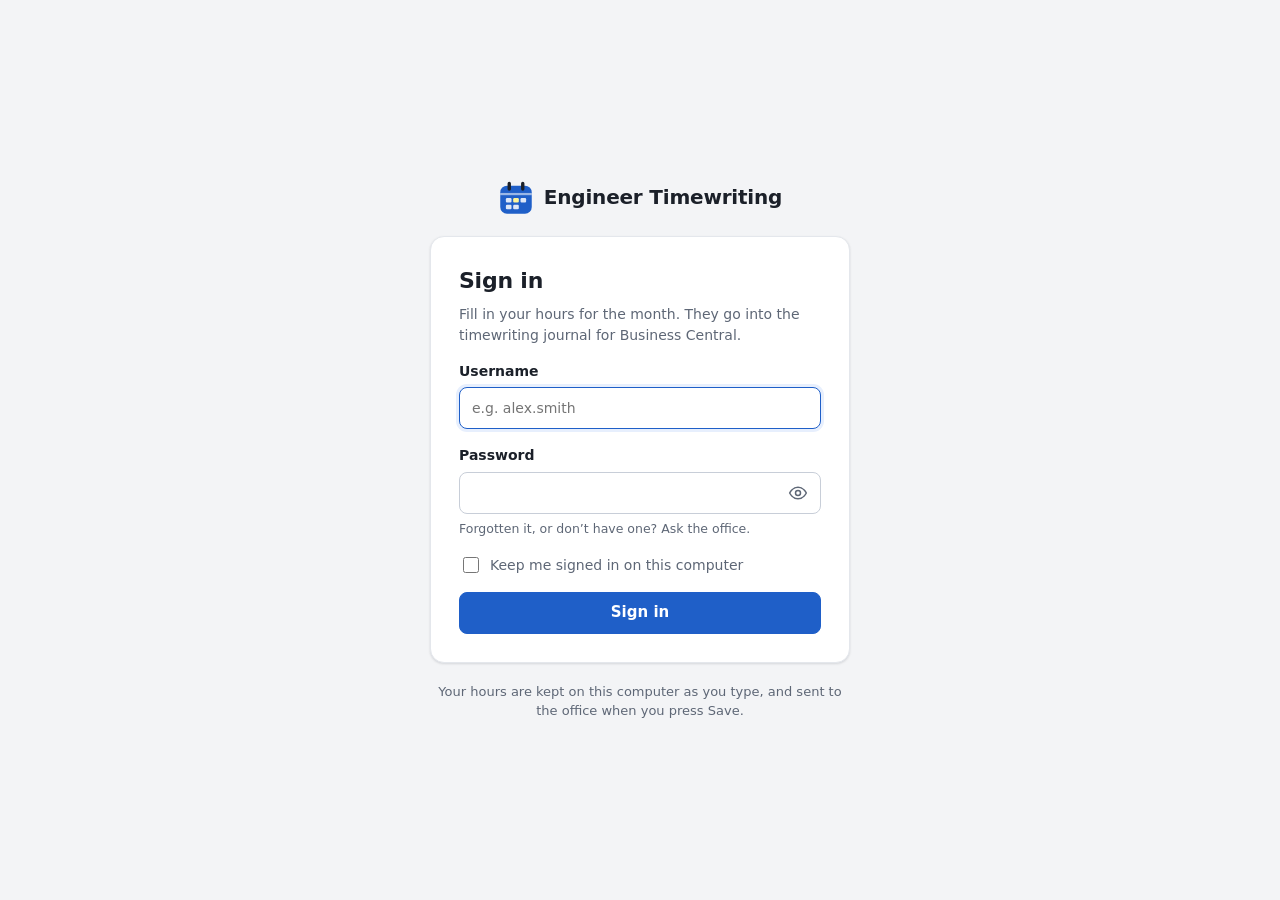
==== site/index.html @ 4352479f "Engineer Timewriting Journal Maker Calendar timesheet website and the tools that build the Business " ====
<!doctype html>
<html lang="en">
<head>
  <meta charset="utf-8">
  <meta name="viewport" content="width=device-width, initial-scale=1">
  <meta http-equiv="Content-Security-Policy" content="default-src 'none'; script-src 'self'; style-src 'self'; img-src 'self' data:; connect-src 'self' https://api.github.com; object-src 'none'; base-uri 'none'; form-action 'none'; frame-src 'none'; worker-src 'none'; manifest-src 'none'; require-trusted-types-for 'script'; trusted-types 'none'; upgrade-insecure-requests">
  <meta name="referrer" content="no-referrer">
  <meta name="robots" content="noindex">
  <title>Sign in · Engineer Timewriting</title>
  <link rel="icon" href="assets/favicon.svg" type="image/svg+xml">
  <link rel="stylesheet" href="assets/styles.css">
  <script type="module" src="assets/signin.js"></script>
</head>
<body class="signin-page">
  <main class="signin">
    <div class="brand brand-lg">
      <svg viewBox="0 0 32 32" aria-hidden="true"><rect class="bm-bg" x="2" y="5" width="28" height="25" rx="6"/><path class="bm-line" d="M2 12.5h28"/><path class="bm-pin" d="M10 3v5M22 3v5"/><rect class="bm-cell" x="7" y="16" width="5" height="4" rx="1"/><rect class="bm-cell bm-hot" x="13.5" y="16" width="5" height="4" rx="1"/><rect class="bm-cell" x="20" y="16" width="5" height="4" rx="1"/><rect class="bm-cell" x="7" y="22" width="5" height="4" rx="1"/><rect class="bm-cell" x="13.5" y="22" width="5" height="4" rx="1"/></svg>
      <span>Engineer Timewriting</span>
    </div>
    <form id="signin-form" class="card signin-card" novalidate>
      <h1>Sign in</h1>
      <p class="muted">Fill in your hours for the month. They go into the timewriting journal for Business Central.</p>
      <label class="field">
        <span>Username</span>
        <input id="username" name="username" autocomplete="username" autocapitalize="none" spellcheck="false" maxlength="40" placeholder="e.g. alex.smith" required>
      </label>
      <label class="field">
        <span>Password</span>
        <span class="password-wrap">
          <input id="password" name="password" type="password" autocomplete="current-password" required>
          <button id="peek" class="peek-btn" type="button" aria-label="Show password" aria-pressed="false" title="Show password">
            <svg viewBox="0 0 24 24" aria-hidden="true"><path class="eye" d="M2 12s3.6-7 10-7 10 7 10 7-3.6 7-10 7S2 12 2 12z"/><circle class="eye" cx="12" cy="12" r="3"/><path class="slash" d="M4 4l16 16"/></svg>
          </button>
        </span>
        <small>Forgotten it, or don’t have one? Ask the office.</small>
      </label>
      <label class="check"><input id="remember" type="checkbox"> Keep me signed in on this computer</label>
      <p id="message" class="form-message" role="alert" hidden></p>
      <button id="submit" class="btn btn-primary btn-block" type="submit">Sign in</button>
    </form>
    <p class="signin-foot muted">Your hours are kept on this computer as you type, and sent to the office when you press Save.</p>
  </main>
</body>
</html>
---- site/assets/styles.css ----
/* Engineer Timewriting: one stylesheet for the sign-in and timesheet pages. */

:root {
  --bg: #f3f4f6;
  --surface: #ffffff;
  --head: #f8f9fb;
  --head-weekend: #eef0f4;
  --hover: #f5f7fa;
  --line: #e4e7ec;
  --line-strong: #c8ced8;
  --text: #1b2029;
  --muted: #5e6776;
  --faint: #8b93a1;
  --accent: #1f5fc8;
  --accent-hover: #194fa8;
  --accent-weak: #e7effd;
  --accent-text: #ffffff;
  --weekend: #f6f7f9;
  --today-col: #fffbea;
  --row-focus: rgba(31, 95, 200, 0.05);
  --filled: #f2f6fe;
  --capex: #6a3fc1;
  --capex-bg: #efe8fc;
  --revex: #0d7653;
  --revex-bg: #e1f4ec;
  --danger: #b4231a;
  --danger-bg: #fdeceb;
  --warn: #8a5800;
  --warn-bg: #fff4d9;
  --ok: #0d7653;
  --ok-bg: #e1f4ec;
  --info-bg: #eaf1fd;
  --yellow: #fff59a;
  --shadow: 0 1px 2px rgba(16, 24, 40, 0.05), 0 1px 3px rgba(16, 24, 40, 0.08);
  --shadow-lg: 0 12px 32px rgba(16, 24, 40, 0.16);
  --radius: 10px;
  --w-label: 300px;
  --w-type: 92px;
  --w-total: 64px;
  --w-day: 44px;
  --h-head: 46px;
  --row-h: 40px;
  color-scheme: light;
}

@media (prefers-color-scheme: dark) {
  :root:not([data-theme="light"]) {
    --bg: #0e1116;
    --surface: #161a20;
    --head: #1b2028;
    --head-weekend: #20262f;
    --hover: #1d222a;
    --line: #2a303a;
    --line-strong: #3b4350;
    --text: #e7eaef;
    --muted: #a3abb8;
    --faint: #7c8594;
    --accent: #6ea3ff;
    --accent-hover: #8db7ff;
    --accent-weak: #1b2a43;
    --accent-text: #0b1222;
    --weekend: #191d24;
    --today-col: #2a2614;
    --row-focus: rgba(110, 163, 255, 0.07);
    --filled: #1a2333;
    --capex: #c4a8ff;
    --capex-bg: #2a2143;
    --revex: #5fd3a7;
    --revex-bg: #12302a;
    --danger: #ff8d84;
    --danger-bg: #3a1c1a;
    --warn: #f0c35a;
    --warn-bg: #352b12;
    --ok: #5fd3a7;
    --ok-bg: #12302a;
    --info-bg: #17243a;
    --yellow: #5a5314;
    --shadow: 0 1px 2px rgba(0, 0, 0, 0.4);
    --shadow-lg: 0 12px 32px rgba(0, 0, 0, 0.5);
    color-scheme: dark;
  }
}

*, *::before, *::after { box-sizing: border-box; }

html, body { margin: 0; }

body {
  background: var(--bg);
  color: var(--text);
  font: 14px/1.45 system-ui, -apple-system, "Segoe UI", Roboto, "Helvetica Neue", Arial, sans-serif;
  -webkit-font-smoothing: antialiased;
}

button, input, select { font: inherit; color: inherit; }

[hidden] { display: none !important; }

.muted { color: var(--muted); }

/* ------------------------------------------------------------------ brand */

.brand {
  display: inline-flex;
  align-items: center;
  gap: 10px;
  color: var(--text);
  text-decoration: none;
  font-weight: 650;
  letter-spacing: -0.01em;
  white-space: nowrap;
}
.brand svg { width: 28px; height: 28px; flex: none; }
.brand-lg { font-size: 20px; }
.brand-lg svg { width: 36px; height: 36px; }
.bm-bg { fill: var(--accent); }
.bm-line { stroke: var(--accent-text); stroke-width: 2; opacity: 0.55; }
.bm-pin { stroke: var(--text); stroke-width: 3; stroke-linecap: round; }
.bm-cell { fill: var(--accent-text); opacity: 0.85; }
.bm-hot { fill: var(--yellow); opacity: 1; }

/* ---------------------------------------------------------------- buttons */

.btn {
  display: inline-flex;
  align-items: center;
  justify-content: center;
  gap: 6px;
  height: 36px;
  padding: 0 14px;
  border: 1px solid var(--line-strong);
  border-radius: 8px;
  background: var(--surface);
  color: var(--text);
  font-weight: 550;
  text-decoration: none;
  cursor: pointer;
  transition: background 0.15s, border-color 0.15s, box-shadow 0.15s;
}
.btn:hover { background: var(--hover); }
.btn:focus-visible, .icon-btn:focus-visible { outline: 2px solid var(--accent); outline-offset: 2px; }
.btn:disabled { opacity: 0.55; cursor: default; }
.btn-primary { background: var(--accent); border-color: var(--accent); color: var(--accent-text); }
.btn-primary:hover { background: var(--accent-hover); border-color: var(--accent-hover); }
.btn-primary.attention { box-shadow: 0 0 0 4px var(--accent-weak); }
.btn-ghost { border-color: transparent; background: transparent; }
.btn-sm { height: 30px; padding: 0 10px; font-size: 13px; }
.btn-block { width: 100%; height: 42px; font-size: 15px; }

.icon-btn {
  display: inline-grid;
  place-items: center;
  width: 32px;
  height: 32px;
  border: 0;
  border-radius: 8px;
  background: transparent;
  color: var(--muted);
  font-size: 20px;
  line-height: 1;
  cursor: pointer;
}
.icon-btn:hover { background: var(--hover); color: var(--text); }
.icon-btn:disabled { opacity: 0.4; cursor: default; }

/* --------------------------------------------------------------- sign in */

.signin-page { min-height: 100vh; display: grid; place-items: center; padding: 24px 16px; }
.signin { width: 100%; max-width: 420px; display: grid; gap: 20px; justify-items: center; }
.card { background: var(--surface); border: 1px solid var(--line); border-radius: 14px; box-shadow: var(--shadow); }
.signin-card { width: 100%; padding: 28px; display: grid; gap: 16px; }
.signin-card h1 { margin: 0; font-size: 22px; letter-spacing: -0.01em; }
.signin-card > p { margin: -8px 0 0; }
.field { display: grid; gap: 6px; }
.field > span { font-weight: 600; }
.field small { color: var(--muted); font-size: 12.5px; }
.field input {
  height: 42px;
  padding: 0 12px;
  border: 1px solid var(--line-strong);
  border-radius: 8px;
  background: var(--surface);
}
.field input:focus { outline: none; border-color: var(--accent); box-shadow: 0 0 0 3px var(--accent-weak); }
.check { display: flex; align-items: center; gap: 8px; color: var(--muted); }
.check input { width: 16px; height: 16px; accent-color: var(--accent); }
.form-message { margin: 0; padding: 10px 12px; border-radius: 8px; background: var(--danger-bg); color: var(--danger); }
.name-check { padding: 12px; border-radius: 8px; background: var(--warn-bg); color: var(--text); }
.name-check p { margin: 0 0 10px; }
.name-options { display: flex; flex-wrap: wrap; gap: 8px; }
.signin-foot { margin: 0; text-align: center; font-size: 13px; }

/* --------------------------------------------------------------- app page */

.app-page { height: 100vh; height: 100dvh; display: flex; flex-direction: column; overflow: hidden; }

.topbar {
  flex: none;
  display: grid;
  grid-template-columns: 1fr auto 1fr;
  align-items: center;
  gap: 12px;
  height: 60px;
  padding: 0 16px;
  background: var(--surface);
  border-bottom: 1px solid var(--line);
}
.month-nav { display: flex; align-items: center; gap: 4px; }
.month-label { margin: 0; min-width: 170px; text-align: center; font-size: 18px; font-weight: 650; letter-spacing: -0.01em; }
.user { justify-self: end; display: flex; align-items: center; gap: 8px; min-width: 0; }
.user-name { font-weight: 600; overflow: hidden; text-overflow: ellipsis; white-space: nowrap; }

.app-main { flex: 1; min-height: 0; display: flex; flex-direction: column; gap: 12px; padding: 16px; }
.loading { padding: 48px 16px; text-align: center; color: var(--muted); }
.meta { flex: none; margin: 0; font-size: 12.5px; color: var(--faint); }

.notices { flex: none; display: grid; gap: 8px; }
.notices:empty { display: none; }
.notice {
  display: flex;
  flex-wrap: wrap;
  align-items: center;
  gap: 6px 12px;
  padding: 10px 14px;
  border-radius: 10px;
  border: 1px solid transparent;
}
.notice-text { flex: 1 1 320px; }
.notice-list { flex-basis: 100%; margin: 2px 0 0; padding-left: 20px; }
.notice-info { background: var(--info-bg); }
.notice-warn { background: var(--warn-bg); }
.notice-warn strong { color: var(--warn); }
.notice-error { background: var(--danger-bg); color: var(--danger); }

/* --------------------------------------------------------------- the grid */

.grid-wrap {
  flex: 1;
  min-height: 220px;
  overflow: auto;
  background: var(--surface);
  border: 1px solid var(--line);
  border-radius: var(--radius);
  box-shadow: var(--shadow);
  overscroll-behavior: contain;
}
.grid-wrap.busy { opacity: 0.55; cursor: progress; }

.grid {
  border-collapse: separate;
  border-spacing: 0;
  table-layout: fixed;
  width: max-content;
  min-width: 100%;
  font-variant-numeric: tabular-nums;
}
.col-label { width: var(--w-label); }
.col-type { width: var(--w-type); }
.col-total { width: var(--w-total); }
.col-day { width: var(--w-day); }

.grid th, .grid td {
  padding: 0;
  height: var(--row-h);
  border-right: 1px solid var(--line);
  border-bottom: 1px solid var(--line);
  background-color: var(--surface);
  text-align: center;
  vertical-align: middle;
  font-weight: 400;
}
.grid thead th {
  position: sticky;
  top: 0;
  z-index: 3;
  height: var(--h-head);
  background-color: var(--head);
  color: var(--muted);
  font-size: 12px;
  font-weight: 600;
}
.grid thead tr.totals th {
  top: var(--h-head);
  height: 32px;
  color: var(--text);
  font-size: 13px;
  border-bottom: 1px solid var(--line-strong);
}
.grid thead th.weekend { background-color: var(--head-weekend); }
.grid thead .c-label { padding: 0 12px; text-align: left; }
.totals-label { font-weight: 600; }
.daytotal { font-weight: 600 !important; }
.daytotal.over { color: var(--danger) !important; background-color: var(--danger-bg) !important; }
.grand { font-weight: 700 !important; }

.dow { display: block; font-size: 10.5px; text-transform: uppercase; letter-spacing: 0.04em; }
.dom { display: block; margin: 1px auto 0; width: 24px; height: 22px; line-height: 22px; color: var(--text); font-size: 14px; font-weight: 650; }
.grid thead th.today .dom { border-radius: 999px; background: var(--accent); color: var(--accent-text); }
.grid thead th.focus-col { box-shadow: inset 0 -3px 0 var(--accent); color: var(--text); }

.sticky-1 { position: sticky; left: 0; z-index: 2; text-align: left !important; }
.sticky-2 { position: sticky; left: var(--w-label); z-index: 2; }
.sticky-3 { position: sticky; left: calc(var(--w-label) + var(--w-type)); z-index: 2; box-shadow: inset -1px 0 0 var(--line-strong); }
.grid thead .sticky-1, .grid thead .sticky-2, .grid thead .sticky-3 { z-index: 5; }

td.weekend { background-color: var(--weekend); }
td.today { background-color: var(--today-col); }
.week-start { box-shadow: inset 1px 0 0 var(--line-strong); }
.grid thead th.week-start.focus-col { box-shadow: inset 1px 0 0 var(--line-strong), inset 0 -3px 0 var(--accent); }

.c-total { font-weight: 650; }
.c-type { padding: 0 6px !important; }

.cell {
  display: block;
  width: 100%;
  height: calc(var(--row-h) - 1px);
  margin: 0;
  padding: 0 2px;
  border: 0;
  border-radius: 0;
  background: transparent;
  text-align: center;
  font-variant-numeric: tabular-nums;
}
.cell:hover { background: var(--hover); }
.cell:not(:placeholder-shown) { background: var(--filled); font-weight: 600; }
.cell:focus { outline: 2px solid var(--accent); outline-offset: -2px; background: var(--surface); }
.cell.invalid { background: var(--danger-bg); color: var(--danger); }

tr.focus-row > td { background-image: linear-gradient(var(--row-focus), var(--row-focus)); }
tr.flash > td { animation: flash 1.2s ease-out; }
@keyframes flash { from { background-image: linear-gradient(var(--accent-weak), var(--accent-weak)); } }

.pill {
  display: inline-block;
  padding: 2px 8px;
  border-radius: 999px;
  font-size: 11.5px;
  font-weight: 700;
  letter-spacing: 0.03em;
}
.pill-capex { background: var(--capex-bg); color: var(--capex); }
.pill-revex { background: var(--revex-bg); color: var(--revex); }
.pill-problem { outline: 2px dashed var(--warn); outline-offset: 1px; }

.badge { padding: 1px 7px; border-radius: 999px; font-size: 11px; font-weight: 650; white-space: nowrap; }
.badge-warn { background: var(--warn-bg); color: var(--warn); }

/* job and other-time label cells: number, location and owner on top, description below */
.job-cell { vertical-align: top !important; padding: 2px 4px 2px 12px !important; }
.job-box {
  display: grid;
  grid-template-columns: auto 36px 36px minmax(0, 1fr) 24px;
  grid-template-rows: 18px 18px;
  column-gap: 4px;
  row-gap: 1px;
  align-items: center;
  height: calc(var(--row-h) - 5px);
}
.job-head, .job-details { display: contents; }
.job-no { grid-row: 1; grid-column: 1; font-weight: 700; font-size: 13.5px; letter-spacing: 0.01em; }
.job-details .loc { grid-row: 1; grid-column: 2; text-align: center; }
.job-details .owner { grid-row: 1; grid-column: 3; text-align: center; }
.job-head .badge { grid-row: 1; grid-column: 4; justify-self: start; }
.job-head .remove-row { grid-row: 1 / 3; grid-column: 5; }
.job-details .desc { grid-row: 2; grid-column: 1 / 5; }
.detail {
  width: 100%;
  min-width: 0;
  height: 18px;
  padding: 0 3px;
  border: 1px solid transparent;
  border-radius: 4px;
  background: transparent;
  color: var(--muted);
  font-size: 12px;
  text-overflow: ellipsis;
}
.detail:hover { border-color: var(--line); }
.detail:focus { outline: none; border-color: var(--accent); background: var(--surface); color: var(--text); }
.detail::placeholder { color: var(--faint); }
.job-details .desc { padding-left: 0; }
.job-details .desc:hover, .job-details .desc:focus { padding-left: 3px; }

.remove-row { width: 24px; height: 24px; font-size: 17px; opacity: 0.55; }
tr:hover .remove-row, .remove-row:focus-visible { opacity: 1; }
.other-cell { padding: 0 4px 0 12px !important; }
.other-head { display: flex; align-items: center; gap: 6px; }
.other-name { flex: 1; min-width: 0; padding-left: 4px; overflow: hidden; text-overflow: ellipsis; white-space: nowrap; }
.other-label { flex: 1; height: 28px; font-size: 13.5px; color: var(--text); }

.closed-note { color: var(--muted); font-style: italic; text-align: left !important; padding: 0 12px !important; }

/* section headings, adders and the empty state */
.section-row th, .section-row td { height: 34px; background-color: var(--head); border-bottom-color: var(--line-strong); }
.section-title { padding: 0 12px !important; font-size: 13px; font-weight: 700 !important; color: var(--text); }
.section-hint { margin-left: 10px; color: var(--muted); font-weight: 400; font-size: 12.5px; }
.section-other .section-row th, .section-other .section-row td { border-top: 1px solid var(--line-strong); }

.adder-row td { height: 52px; }
.adder-cell { padding: 0 10px !important; }
.adder-fill, .section-fill { background-color: var(--surface); }
.combo, .other-adder { position: relative; display: flex; align-items: center; }
.combo-plus { position: absolute; left: 10px; color: var(--accent); font-weight: 700; pointer-events: none; }
.combo-input, .other-select {
  width: 100%;
  height: 34px;
  padding: 0 10px 0 26px;
  border: 1px dashed var(--line-strong);
  border-radius: 8px;
  background: var(--surface);
}
.combo-input:focus, .other-select:focus { outline: none; border-style: solid; border-color: var(--accent); box-shadow: 0 0 0 3px var(--accent-weak); }
.other-select { appearance: none; cursor: pointer; color: var(--muted); }
.combo-hint:not(:empty) {
  position: absolute;
  top: calc(100% + 4px);
  left: 0;
  right: 0;
  z-index: 6;
  padding: 8px 10px;
  border-radius: 8px;
  background: var(--warn-bg);
  color: var(--text);
  font-size: 12.5px;
  white-space: normal;
  box-shadow: var(--shadow-lg);
}

.empty-row td { height: auto; }
.empty-cell { padding: 14px 12px !important; }
.empty-cell p { margin: 0 0 8px; color: var(--muted); }

.listbox {
  position: fixed;
  z-index: 40;
  max-height: 260px;
  overflow: auto;
  margin: 0;
  padding: 4px;
  list-style: none;
  background: var(--surface);
  border: 1px solid var(--line-strong);
  border-radius: 10px;
  box-shadow: var(--shadow-lg);
}
.listbox li {
  display: flex;
  align-items: center;
  justify-content: space-between;
  padding: 7px 10px;
  border-radius: 6px;
  font-variant-numeric: tabular-nums;
  font-weight: 600;
  cursor: pointer;
}
.listbox li[aria-selected="true"], .listbox li:hover { background: var(--accent-weak); }
.listbox .opt-tag { font-size: 11px; font-weight: 600; color: var(--muted); }
.listbox .opt-empty { color: var(--muted); font-weight: 400; cursor: default; }

/* ------------------------------------------------------------- save bar */

.savebar {
  flex: none;
  display: flex;
  align-items: center;
  gap: 16px;
  padding: 10px 16px;
  background: var(--surface);
  border-top: 1px solid var(--line);
}
.savebar-status { flex: 1; min-width: 0; }
.save-status { font-weight: 600; }
.save-status[data-tone="ok"] { color: var(--ok); }
.save-status[data-tone="warn"] { color: var(--warn); }
.save-status[data-tone="muted"] { color: var(--muted); }
.savebar-totals { display: flex; gap: 14px; color: var(--muted); white-space: nowrap; }
.savebar-totals strong { color: var(--text); font-variant-numeric: tabular-nums; }
.savebar-actions { display: flex; gap: 8px; }
.savebar-actions .btn-primary { min-width: 92px; }

/* ---------------------------------------------------------- toast, dialog */

.toast {
  position: fixed;
  left: 50%;
  bottom: 76px;
  z-index: 60;
  display: flex;
  align-items: center;
  gap: 12px;
  max-width: min(560px, calc(100vw - 32px));
  padding: 10px 14px;
  border-radius: 10px;
  background: var(--text);
  color: var(--surface);
  box-shadow: var(--shadow-lg);
  opacity: 0;
  pointer-events: none;
  transform: translate(-50%, 8px);
  transition: opacity 0.2s, transform 0.2s;
}
.toast.show { opacity: 1; pointer-events: auto; transform: translate(-50%, 0); }
.toast[data-tone="error"] { background: var(--danger); color: #fff; }
.toast-action { border: 0; background: transparent; color: inherit; font-weight: 700; text-decoration: underline; cursor: pointer; }

.dialog {
  width: min(720px, calc(100vw - 32px));
  max-height: calc(100vh - 64px);
  padding: 0;
  border: 1px solid var(--line);
  border-radius: 14px;
  background: var(--surface);
  color: var(--text);
  box-shadow: var(--shadow-lg);
}
.dialog::backdrop { background: rgba(10, 14, 20, 0.45); }
.dialog-head { display: flex; align-items: center; justify-content: space-between; padding: 16px 20px; border-bottom: 1px solid var(--line); }
.dialog-head h2 { margin: 0; font-size: 18px; }
.dialog-body { padding: 16px 20px 20px; overflow: auto; }
.dialog-body > p { margin-top: 0; }
.dialog-wide { width: min(1240px, calc(100vw - 32px)); }
.journal-wrap { overflow: auto; border: 1px solid var(--line); border-radius: 8px; }
table.journal-table { width: max-content; min-width: 100%; border-collapse: collapse; font-size: 12px; font-variant-numeric: tabular-nums; }
table.journal-table th, table.journal-table td { padding: 6px 8px; border-right: 1px solid var(--line); border-bottom: 1px solid var(--line); text-align: left; white-space: nowrap; }
table.journal-table thead th { position: sticky; top: 0; background: var(--head); font-weight: 650; white-space: normal; vertical-align: bottom; }
table.journal-table .num { text-align: right; }
table.journal-table .yellow { background: var(--yellow); }
table.journal-table tr.balancing td { font-weight: 650; border-bottom: 2px solid var(--line-strong); }
.preview-total { margin: 10px 0 0; color: var(--muted); font-size: 13px; }
.preview-meta { display: grid; grid-template-columns: max-content 1fr; gap: 4px 16px; margin: 0 0 14px; }
.preview-meta dt { color: var(--muted); }
.preview-meta dd { margin: 0; font-weight: 600; }
.preview-table { width: 100%; border-collapse: collapse; font-variant-numeric: tabular-nums; }
.preview-table th, .preview-table td { padding: 7px 10px; border-bottom: 1px solid var(--line); text-align: left; }
.preview-table thead th { font-size: 12.5px; }
.preview-table th.yellow { background: var(--yellow); }
.preview-table .num { text-align: right; }
.preview-table tfoot th { border-bottom: 0; }

/* ------------------------------------------------------- my timesheets */

.home-page { min-height: 100vh; }
.home { max-width: 960px; margin: 0 auto; padding: 24px 16px 40px; display: grid; gap: 16px; }
.home-wide { max-width: 1280px; }
.hero { display: flex; flex-wrap: wrap; align-items: center; justify-content: space-between; gap: 16px 24px; padding: 24px; }
.eyebrow { margin: 0; color: var(--muted); font-size: 12px; font-weight: 650; letter-spacing: 0.06em; text-transform: uppercase; }
.hero h1 { margin: 2px 0 6px; font-size: 28px; letter-spacing: -0.02em; }
.hero-status { margin: 0; }
.hero-actions { display: flex; flex-wrap: wrap; gap: 8px; }
.chip { display: inline-block; margin-right: 8px; padding: 2px 10px; border-radius: 999px; font-size: 12.5px; font-weight: 650; white-space: nowrap; }
.status-inline { display: none; }
.chip-ok { background: var(--ok-bg); color: var(--ok); }
.chip-warn { background: var(--warn-bg); color: var(--warn); }
.chip-muted { background: var(--head); color: var(--muted); }

.sheets-card { padding: 0; overflow: hidden; }
.sheets-head { padding: 20px 24px 12px; }
.sheets-head h2 { margin: 0 0 4px; font-size: 17px; }
.sheets-head p { margin: 0; }
.pad { margin: 0; padding: 4px 24px 24px; }
.sheets { width: 100%; border-collapse: collapse; font-variant-numeric: tabular-nums; }
.sheets th, .sheets td { padding: 11px 24px; border-top: 1px solid var(--line); text-align: left; font-weight: 400; }
.sheets thead th { background: var(--head); color: var(--muted); font-size: 12px; font-weight: 600; }
.sheets tbody th a { color: var(--text); font-weight: 650; text-decoration: none; }
.sheets tbody th a:hover { text-decoration: underline; }
.sheets .num { text-align: right; }
.row-actions { text-align: right !important; white-space: nowrap; }
.row-actions .btn + .btn { margin-left: 6px; }
.reuse-row td { padding: 12px 24px; background: var(--info-bg); border-top: 0; }
.reuse-panel { display: flex; flex-wrap: wrap; align-items: center; gap: 8px; }
.reuse-select { height: 30px; padding: 0 8px; border: 1px solid var(--line-strong); border-radius: 6px; background: var(--surface); }
.sr-only { position: absolute; width: 1px; height: 1px; overflow: hidden; clip-path: inset(50%); white-space: nowrap; }

/* -------------------------------------------------------------- admin page */

.topbar-title { justify-self: center; font-weight: 650; color: var(--muted); }
.admin-card { padding: 0; overflow: visible; }
.card-head { padding: 20px 24px 4px; }
.card-head h1, .card-head h2 { margin: 0 0 4px; font-size: 18px; letter-spacing: -0.01em; }
.card-head p { margin: 0; }
.card-body { padding: 16px 24px 24px; }
.dropzone {
  display: grid;
  justify-items: center;
  gap: 4px;
  padding: 28px 16px;
  border: 2px dashed var(--line-strong);
  border-radius: 12px;
  background: var(--head);
  text-align: center;
  cursor: pointer;
  transition: border-color 0.15s, background 0.15s;
}
.dropzone:hover, .dropzone.over { border-color: var(--accent); background: var(--accent-weak); }
.dropzone:focus-within { outline: 2px solid var(--accent); outline-offset: 2px; }
.dropzone.disabled { opacity: 0.55; pointer-events: none; }
.dropzone-icon { font-size: 26px; line-height: 1; color: var(--accent); }
.steps { display: grid; gap: 8px; margin: 16px 0 0; padding: 0; list-style: none; }
.steps li { display: flex; align-items: flex-start; gap: 10px; }
.step-icon {
  flex: none;
  display: inline-grid;
  place-items: center;
  width: 20px;
  height: 20px;
  margin-top: 1px;
  border-radius: 999px;
  font-size: 12px;
  font-weight: 800;
}
[data-tone="ok"] > .step-icon { background: var(--ok-bg); color: var(--ok); }
[data-tone="error"] > .step-icon { background: var(--danger-bg); color: var(--danger); }
[data-tone="error"] { color: var(--danger); }
[data-tone="busy"] > .step-icon { border: 2px solid var(--line-strong); border-top-color: var(--accent); animation: spin 0.8s linear infinite; }
@keyframes spin { to { transform: rotate(360deg); } }
.home > * { min-width: 0; }
.journals { table-layout: fixed; }
.journals thead th:nth-child(1) { width: 32%; }
.journals thead th:nth-child(3) { width: 168px; }
.journals th, .journals td { vertical-align: middle; }
.row-note { display: block; color: var(--muted); font-size: 12.5px; font-weight: 400; }
.download-cell { white-space: nowrap; }
.download-cell .btn, .workbooks > summary { white-space: nowrap; }
.download-cell > * + * { margin-left: 6px; }
.workbooks { position: relative; display: inline-block; }
.workbooks > summary { list-style: none; }
.workbooks > summary::-webkit-details-marker { display: none; }
.workbook-list {
  position: absolute;
  z-index: 20;
  top: calc(100% + 4px);
  left: 0;
  display: grid;
  min-width: 200px;
  padding: 4px;
  background: var(--surface);
  border: 1px solid var(--line-strong);
  border-radius: 10px;
  box-shadow: var(--shadow-lg);
}
.link-btn { padding: 7px 10px; border: 0; border-radius: 6px; background: transparent; text-align: left; cursor: pointer; }
.link-btn:hover, .link-btn:focus-visible { background: var(--accent-weak); outline: none; }
.journal-row > td { padding: 4px 12px 20px !important; border-top: 0 !important; }
.checks { margin-top: 12px; padding: 10px 14px; border-radius: 8px; }
.checks ul { margin: 6px 0 0; padding-left: 20px; }
.checks-warn { background: var(--warn-bg); }
.checks-ok { background: var(--ok-bg); color: var(--ok); }

.chip-inline { margin: 0 0 0 8px; font-size: 11.5px; }
.staff td, .staff th { vertical-align: middle; }
.rate-prefix { margin-right: 4px; color: var(--muted); }
.rate-input { width: 90px; height: 32px; padding: 0 8px; border: 1px solid var(--line-strong); border-radius: 6px; background: var(--surface); font-variant-numeric: tabular-nums; }
.rate-input:invalid { border-color: var(--danger); }
.add-input { flex: 1; min-width: 180px; height: 34px; padding: 0 10px; border: 1px solid var(--line-strong); border-radius: 8px; background: var(--surface); }
.add-row { display: flex; flex-wrap: wrap; align-items: center; gap: 8px; margin-top: 16px; }
.password { font-size: 13px; margin-right: 6px; }
.password-cell { white-space: nowrap; }
.password-cell .link-btn { padding: 4px 6px; }
.staff tr.removing th, .staff tr.removing td { text-decoration: line-through; color: var(--muted); }
.staff tr.removing .row-actions { text-decoration: none; }
.staff tr.pending th, .staff tr.pending td { background: var(--info-bg); }
.former { margin-top: 16px; }
.former summary { cursor: pointer; font-weight: 600; }
.former ul { margin: 6px 0 0; padding-left: 20px; }
.staff-actions { display: flex; flex-wrap: wrap; align-items: center; gap: 12px; margin-top: 18px; }
.staff-status { display: flex; align-items: center; gap: 8px; }
.staff-status[data-tone="ok"] { color: var(--ok); }

.section-head { display: flex; align-items: center; justify-content: space-between; gap: 8px; }
.copy-select { height: 26px; max-width: 190px; padding: 0 6px; border: 1px solid var(--line-strong); border-radius: 6px; background: var(--surface); font-size: 12.5px; font-weight: 400; cursor: pointer; }
.readonly .adder-row, .readonly .remove-row { display: none; }
.readonly .cell, .readonly .detail { cursor: default; }

.password-wrap { position: relative; display: block; }
.password-wrap input { width: 100%; padding-right: 46px; }
.peek-btn { position: absolute; top: 50%; right: 6px; transform: translateY(-50%); display: grid; place-items: center; width: 34px; height: 34px; border: 0; border-radius: 6px; background: transparent; color: var(--muted); cursor: pointer; }
.peek-btn:hover { background: var(--hover); color: var(--text); }
.peek-btn:focus-visible { outline: 2px solid var(--accent); outline-offset: 1px; }
.peek-btn svg { width: 20px; height: 20px; fill: none; stroke: currentColor; stroke-width: 1.8; stroke-linecap: round; stroke-linejoin: round; }
.peek-btn[aria-pressed="false"] .slash { display: none; }
.field .password-wrap input { box-sizing: border-box; }
.link-all { font-weight: 650; border-bottom: 1px solid var(--line); border-radius: 6px 6px 0 0; }

html.framed body { display: none !important; }
.dialog-small { width: min(460px, calc(100vw - 32px)); }
.cp-form { display: grid; gap: 14px; }
.cp-form .field input { height: 40px; padding: 0 12px; border: 1px solid var(--line-strong); border-radius: 8px; background: var(--surface); }
.cp-form .field input:focus { outline: none; border-color: var(--accent); box-shadow: 0 0 0 3px var(--accent-weak); }
.cp-actions { display: flex; justify-content: flex-end; gap: 8px; }

/* ----------------------------------------------------------- small screens */

@media (max-width: 760px) {
  :root { --w-label: 150px; --w-type: 68px; --w-total: 48px; --w-day: 42px; }
  .topbar { grid-template-columns: auto 1fr auto; height: 56px; padding: 0 8px; gap: 4px; }
  .brand span { display: none; }
  .month-nav { justify-self: center; }
  .month-label { min-width: 0; font-size: 16px; }
  .user-name { display: none; }
  .app-main { padding: 10px; gap: 10px; }
  .sticky-2, .sticky-3 { position: static; box-shadow: none; }
  .grid thead .sticky-2, .grid thead .sticky-3 { position: sticky; left: auto; }
  .job-details .loc, .job-details .owner { display: none; }
  .job-head .badge { grid-column: 2 / 5; }
  .section-hint { display: none; }
  .savebar { flex-wrap: wrap; gap: 8px 12px; padding: 8px 10px; }
  .savebar-totals { order: 3; flex-basis: 100%; gap: 10px; font-size: 13px; }
  .savebar-actions .btn { padding: 0 10px; }
  .toast { bottom: 110px; }
  .home { padding: 16px 10px 32px; }
  .hero { padding: 18px; }
  .hero h1 { font-size: 24px; }
  .sheets th, .sheets td { padding: 10px 12px; }
  .sheets-card .sheets th:nth-child(2), .sheets-card .sheets td:nth-child(2),
  .sheets-card .sheets th:nth-child(4), .sheets-card .sheets td:nth-child(4) { display: none; }
  .status-inline { display: block; width: fit-content; margin-top: 4px; font-size: 11.5px; font-weight: 600; }
  .row-actions .btn { display: flex; width: 100%; padding: 0 10px; }
  .row-actions .btn + .btn { margin: 6px 0 0; }
  .reuse-row td { padding: 12px; }
  .topbar-title { display: none; }
  .card-head { padding: 16px 16px 4px; }
  .card-body { padding: 12px 16px 16px; }
  .download-cell { white-space: normal; }
  .download-cell > * { margin: 0 6px 6px 0 !important; }
  .journal-row > td { padding: 4px 12px 16px !important; }
  .journals thead th:nth-child(1) { width: 36%; }
  .journals thead th:nth-child(3) { width: 96px; }
}
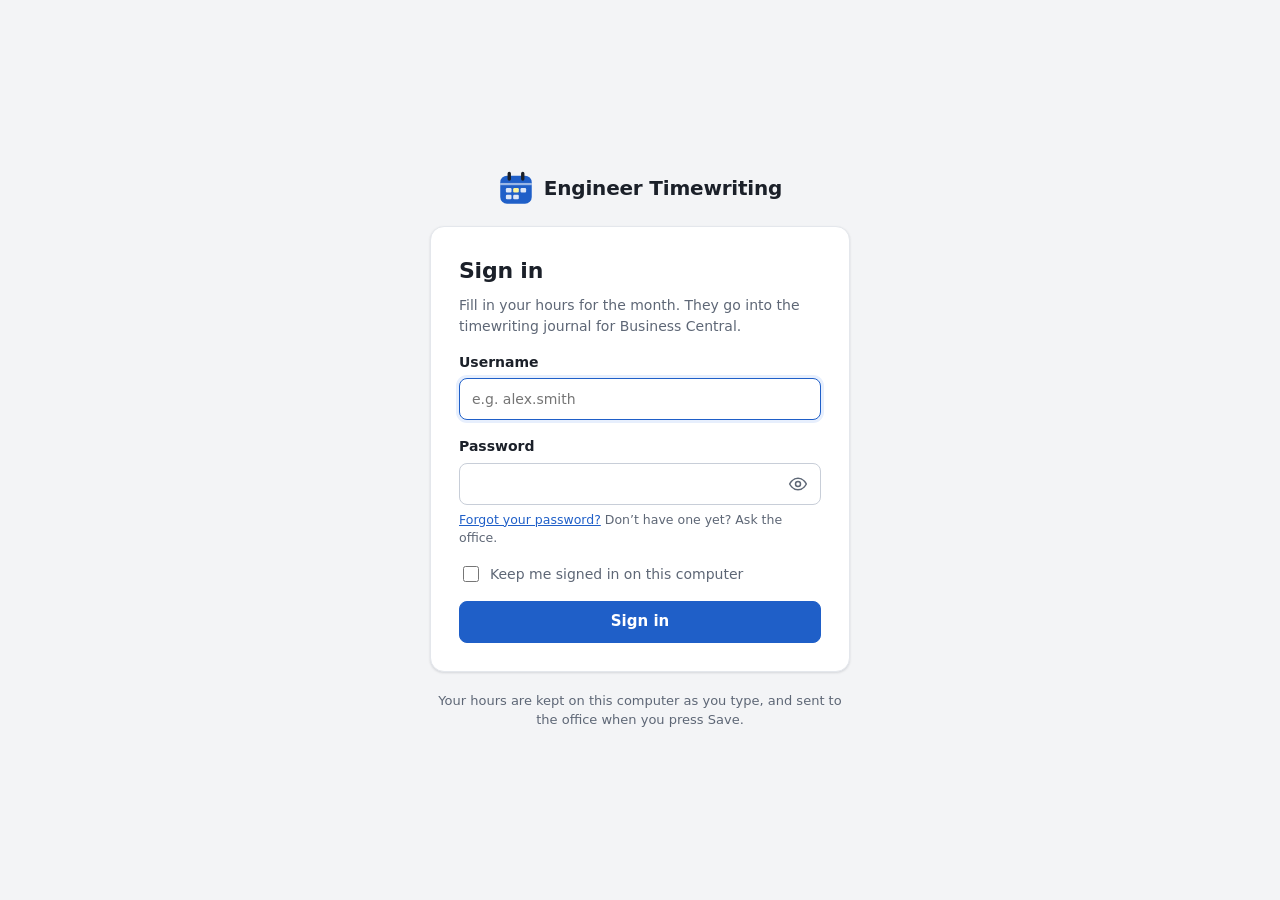
==== commit d8c3880b: "Settings page, password reset by email, hold-to-show eye, fireworks, changing MASTER_KEY - Settings:" ====
--- a/site/index.html
+++ b/site/index.html
@@ -28,11 +28,11 @@
         <span>Password</span>
         <span class="password-wrap">
           <input id="password" name="password" type="password" autocomplete="current-password" required>
-          <button id="peek" class="peek-btn" type="button" aria-label="Show password" aria-pressed="false" title="Show password">
+          <button id="peek" class="peek-btn" type="button" aria-label="Hold to show the password" title="Hold to show the password">
             <svg viewBox="0 0 24 24" aria-hidden="true"><path class="eye" d="M2 12s3.6-7 10-7 10 7 10 7-3.6 7-10 7S2 12 2 12z"/><circle class="eye" cx="12" cy="12" r="3"/><path class="slash" d="M4 4l16 16"/></svg>
           </button>
         </span>
-        <small>Forgotten it, or don’t have one? Ask the office.</small>
+        <small><a href="forgot.html">Forgot your password?</a> Don’t have one yet? Ask the office.</small>
       </label>
       <label class="check"><input id="remember" type="checkbox"> Keep me signed in on this computer</label>
       <p id="message" class="form-message" role="alert" hidden></p>
--- a/site/assets/styles.css
+++ b/site/assets/styles.css
@@ -189,6 +189,8 @@
 .name-check p { margin: 0 0 10px; }
 .name-options { display: flex; flex-wrap: wrap; gap: 8px; }
 .signin-foot { margin: 0; text-align: center; font-size: 13px; }
+.signin a:not(.btn) { color: var(--accent); }
+.signin a:not(.btn):hover { color: var(--accent-hover); }
 
 /* --------------------------------------------------------------- app page */
 
@@ -679,20 +681,54 @@
 .peek-btn:hover { background: var(--hover); color: var(--text); }
 .peek-btn:focus-visible { outline: 2px solid var(--accent); outline-offset: 1px; }
 .peek-btn svg { width: 20px; height: 20px; fill: none; stroke: currentColor; stroke-width: 1.8; stroke-linecap: round; stroke-linejoin: round; }
-.peek-btn[aria-pressed="false"] .slash { display: none; }
+.peek-btn { touch-action: none; user-select: none; -webkit-user-select: none; -webkit-touch-callout: none; }
+.peek-btn .slash { display: none; }
+.peek-btn.showing { background: var(--accent-weak); color: var(--accent); }
+.peek-btn.showing .slash { display: inline; }
 .field .password-wrap input { box-sizing: border-box; }
 .link-all { font-weight: 650; border-bottom: 1px solid var(--line); border-radius: 6px 6px 0 0; }
 
 html.framed body { display: none !important; }
-.dialog-small { width: min(460px, calc(100vw - 32px)); }
-.cp-form { display: grid; gap: 14px; }
-.cp-form .field input { height: 40px; padding: 0 12px; border: 1px solid var(--line-strong); border-radius: 8px; background: var(--surface); }
-.cp-form .field input:focus { outline: none; border-color: var(--accent); box-shadow: 0 0 0 3px var(--accent-weak); }
-.cp-actions { display: flex; justify-content: flex-end; gap: 8px; }
+/* ------------------------------------------------- settings, forgot and reset */
+
+.settings { max-width: 720px; margin: 0 auto; padding: 24px 16px 40px; display: grid; gap: 16px; }
+.settings > * { min-width: 0; }
+.page-title { margin: 4px 0 0; font-size: 24px; letter-spacing: -0.01em; }
+.settings-card { padding: 20px 24px 24px; display: grid; gap: 14px; }
+.settings-card h2 { margin: 0; font-size: 17px; letter-spacing: -0.01em; }
+.settings-card p { margin: 0; }
+.facts { margin: 0; display: grid; gap: 8px; }
+.facts div { display: grid; grid-template-columns: 110px 1fr; gap: 12px; }
+.facts dt { color: var(--muted); }
+.facts dd { margin: 0; font-weight: 600; overflow-wrap: anywhere; }
+.settings-form { display: grid; gap: 14px; max-width: 440px; }
+.settings-form .btn { justify-self: start; }
+.form-ok { margin: 0; padding: 10px 12px; border-radius: 8px; background: var(--ok-bg); color: var(--ok); }
+.signin-alt { margin: 0; text-align: center; font-size: 13.5px; }
+.plain-list { margin: 0; padding-left: 18px; display: grid; gap: 4px; }
+#status-actions { display: grid; gap: 8px; }
+#status-actions:empty { display: none; }
+
+/* -------------------------------------------------------- admin: emails */
+
+#staff { overflow-x: auto; }
+.staff th, .staff td { padding-left: 12px; padding-right: 12px; }
+.email-input { width: 210px; height: 32px; padding: 0 8px; border: 1px solid var(--line-strong); border-radius: 6px; background: var(--surface); }
+.email-input.invalid { border-color: var(--danger); }
+.add-row .email-input { height: 34px; border-radius: 8px; }
+.office { margin-top: 22px; }
+.office h3 { margin: 0 0 4px; font-size: 15px; }
+.office > p { margin: 0 0 8px; }
+
+/* ------------------------------------------------------------- fireworks */
+
+.fireworks { position: fixed; inset: 0; width: 100vw; height: 100vh; pointer-events: none; z-index: 9999; }
 
 /* ----------------------------------------------------------- small screens */
 
 @media (max-width: 760px) {
+  .facts div { grid-template-columns: 1fr; gap: 2px; }
+  .settings-card { padding: 18px 16px 20px; }
   :root { --w-label: 150px; --w-type: 68px; --w-total: 48px; --w-day: 42px; }
   .topbar { grid-template-columns: auto 1fr auto; height: 56px; padding: 0 8px; gap: 4px; }
   .brand span { display: none; }
